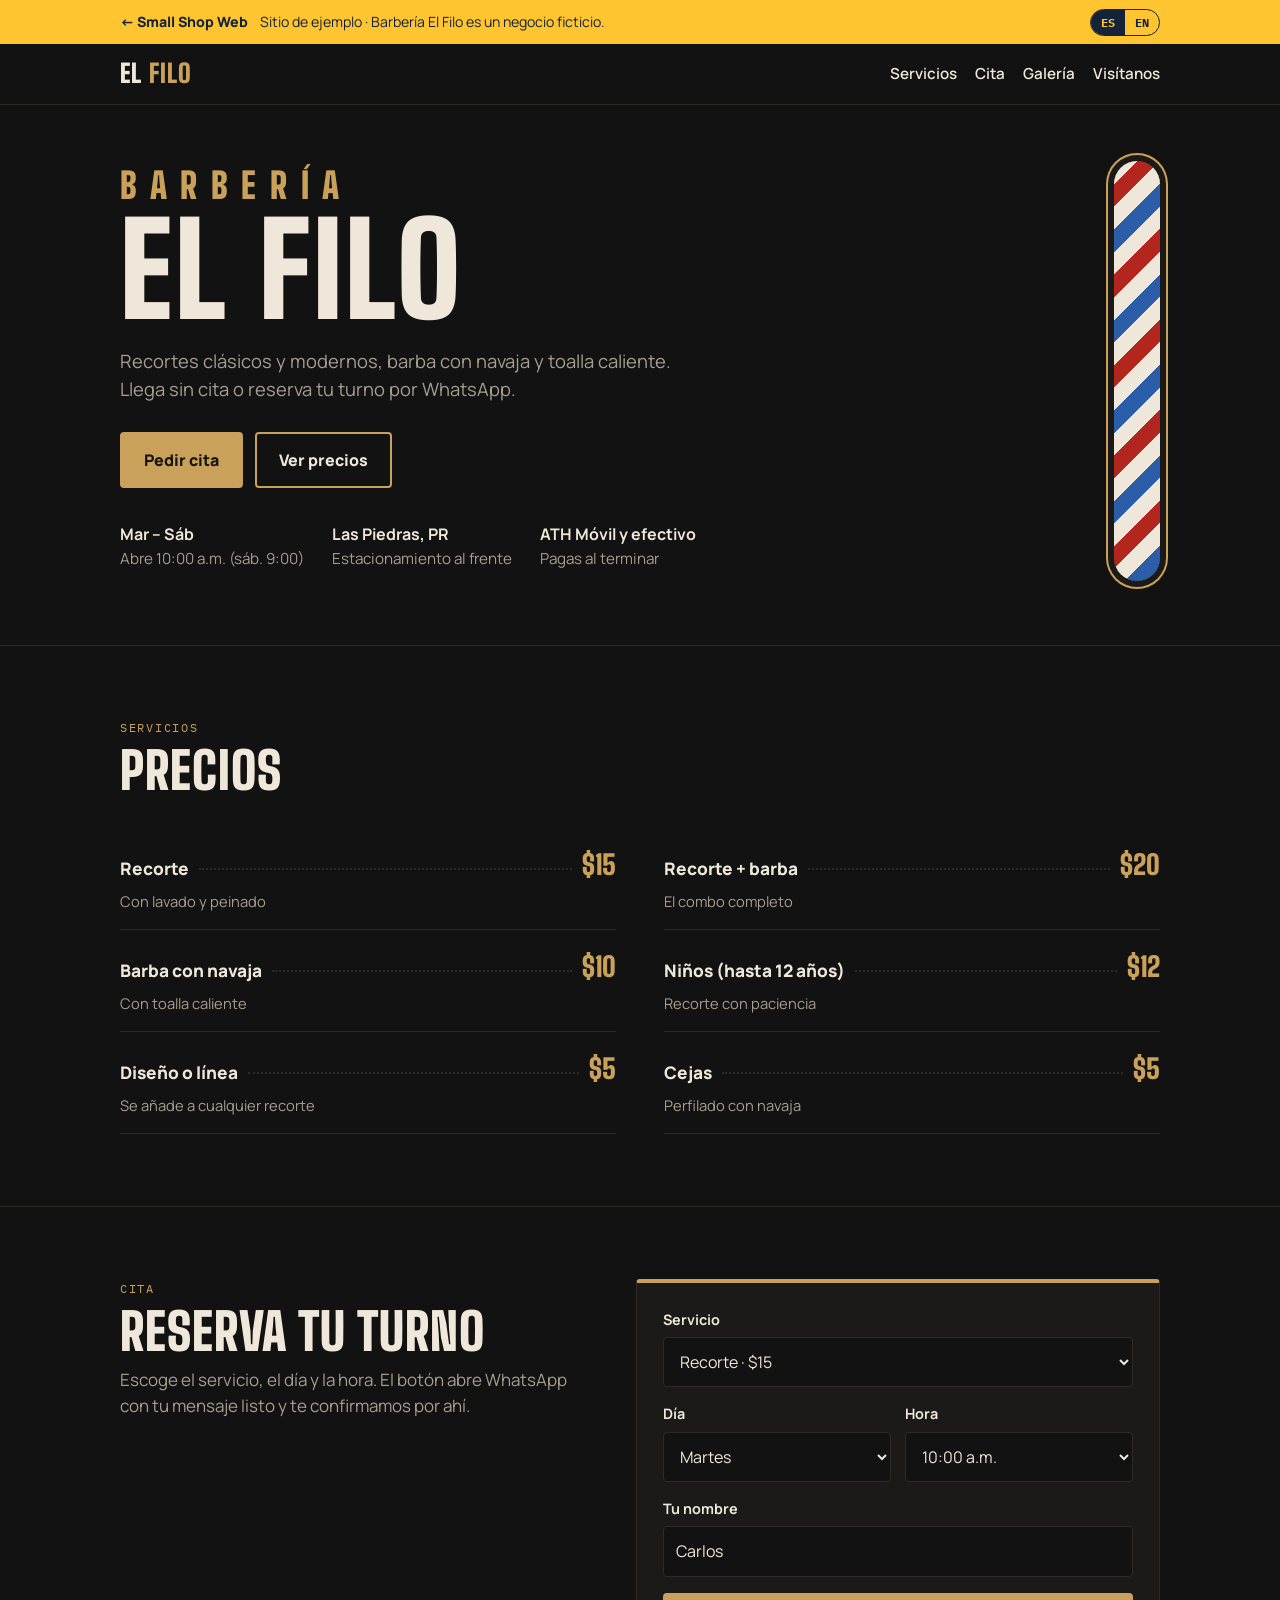
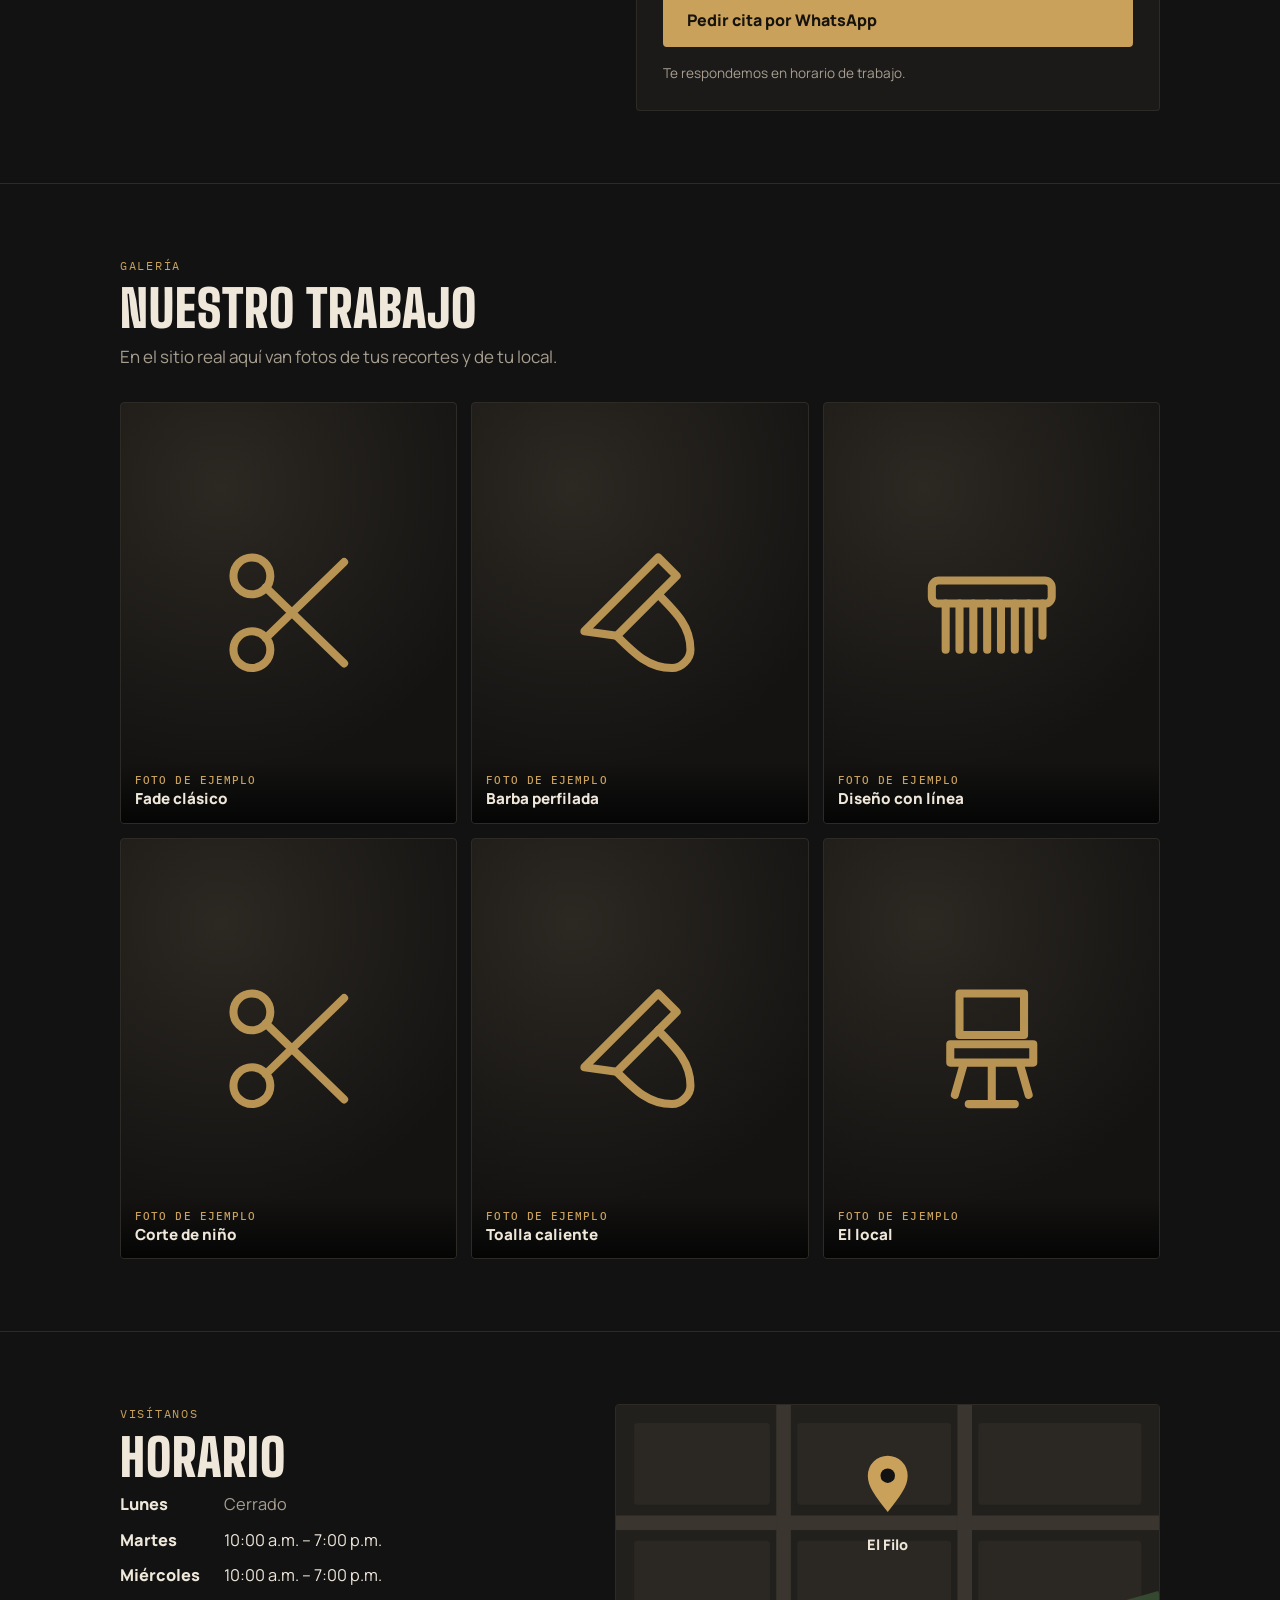
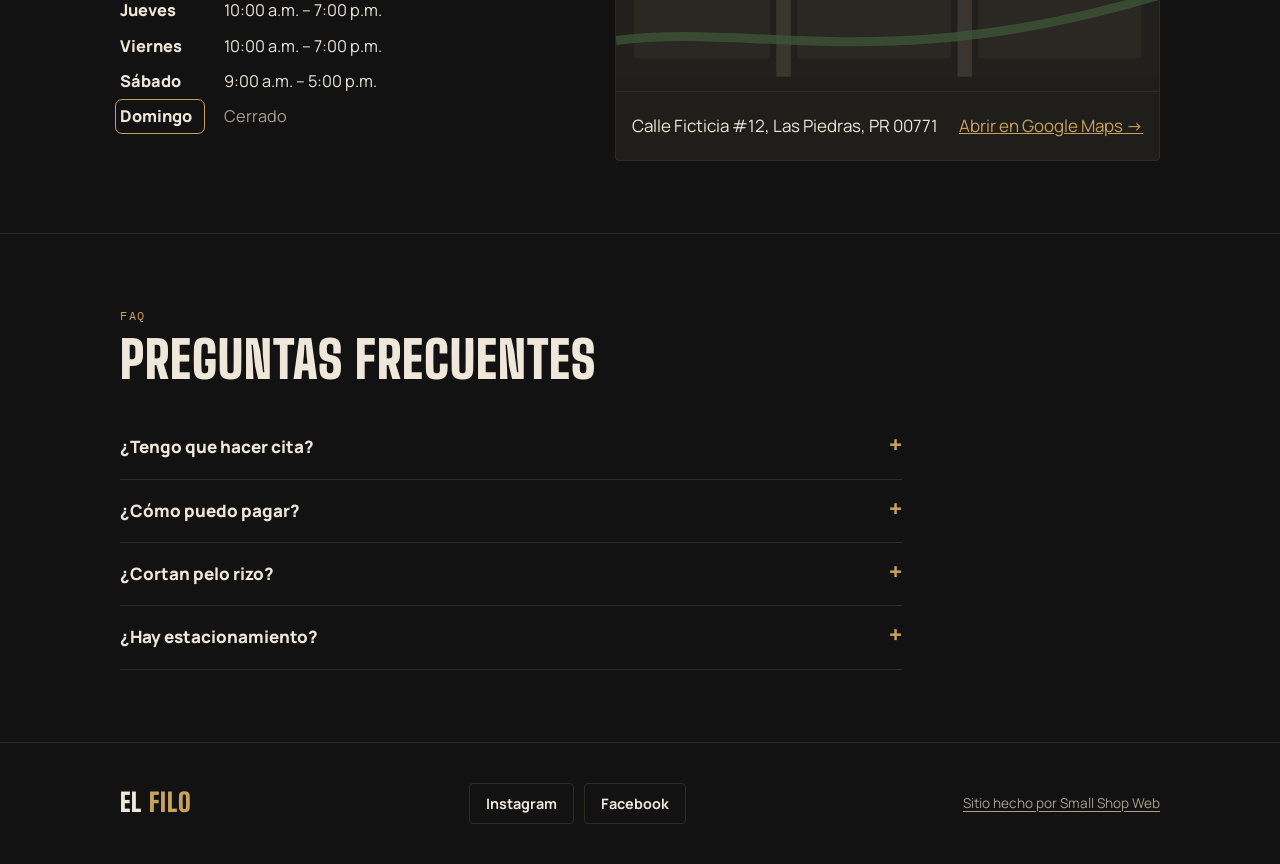
==== ejemplos/barberia.html @ 93cbf7c1 "Add files via upload" ====
<!doctype html>
<html lang="es">
<head>
<meta charset="utf-8">
<meta name="viewport" content="width=device-width, initial-scale=1, viewport-fit=cover">
<title>Barbería El Filo</title>
<meta name="description" content="Sitio de ejemplo hecho por Small Shop Web. Barbería El Filo es un negocio ficticio.">
<link rel="preconnect" href="https://fonts.googleapis.com">
<link rel="preconnect" href="https://fonts.gstatic.com" crossorigin>
<link rel="stylesheet" href="https://fonts.googleapis.com/css2?family=Big+Shoulders+Display:wght@700;900&family=Manrope:wght@400;600;800&family=IBM+Plex+Mono:wght@500&display=swap">
<style>
/* Layout: a classic barbershop at night. Charcoal walls, brass trim, a barber-pole stripe as the one bold mark. Single dark look by design. */
:root {
  --bg: #121212;
  --panel: #1B1A18;
  --cream: #EFE7DA;
  --dim: #A79E90;
  --brass: #C9A15B;
  --line: #2E2B27;
  --pole-r: #B3261E;
  --pole-b: #2B5DA8;
  --demo: #FFC530;
  --demo-ink: #12233A;
  --display: "Big Shoulders Display", "Arial Narrow", Impact, sans-serif;
  --body: "Manrope", "Segoe UI", Roboto, Helvetica, Arial, sans-serif;
  --mono: "IBM Plex Mono", ui-monospace, Menlo, Consolas, monospace;
  color-scheme: dark;
}
* { box-sizing: border-box; }
[hidden] { display: none !important; }
html { scroll-behavior: smooth; }
@media (prefers-reduced-motion: reduce) { html { scroll-behavior: auto; } * { transition: none !important; } }
body { margin: 0; background: var(--bg); color: var(--cream); font-family: var(--body); font-size: 17px; line-height: 1.55; padding-top: env(safe-area-inset-top, 0px); padding-bottom: env(safe-area-inset-bottom, 0px); }
a { color: var(--brass); }
:focus-visible { outline: 3px solid var(--brass); outline-offset: 2px; border-radius: 4px; }
.wrap { width: min(1080px, 100%); margin-inline: auto; padding-inline: 20px; }
h1, h2, h3 { font-family: var(--display); margin: 0; line-height: .95; text-transform: uppercase; letter-spacing: .02em; text-wrap: balance; }
h2 { font-size: clamp(2.2rem, 5vw, 3.2rem); font-weight: 900; }
h3 { font-size: 1.5rem; font-weight: 700; }
p { margin: 0; }
.kicker { font-family: var(--mono); font-size: .78rem; letter-spacing: .14em; text-transform: uppercase; color: var(--brass); }

/* Demo bar (Small Shop Web) */
.demo { background: var(--demo); color: var(--demo-ink); font-size: .88rem; }
.demo .wrap { display: flex; align-items: center; gap: 12px; flex-wrap: wrap; min-height: 44px; padding-block: 6px; }
.demo a { color: var(--demo-ink); font-weight: 800; text-decoration: none; }
.demo .msg { flex: 1 1 220px; }
.lang { display: inline-flex; border: 1.5px solid var(--demo-ink); border-radius: 999px; overflow: hidden; }
.lang button { font: 700 .76rem var(--mono); padding: 5px 10px; border: 0; background: transparent; color: var(--demo-ink); cursor: pointer; }
.lang button[aria-pressed="true"] { background: var(--demo-ink); color: var(--demo); }

/* Site nav */
.nav { border-bottom: 1px solid var(--line); position: sticky; top: env(safe-area-inset-top, 0px); background: var(--bg); z-index: 10; }
.nav .wrap { display: flex; align-items: center; gap: 18px; min-height: 60px; flex-wrap: wrap; }
.logo { font-family: var(--display); font-weight: 900; font-size: 1.6rem; letter-spacing: .04em; text-transform: uppercase; color: var(--cream); text-decoration: none; }
.logo span { color: var(--brass); }
.nav nav { margin-left: auto; display: flex; gap: 18px; flex-wrap: wrap; }
.nav nav a { color: var(--cream); text-decoration: none; font-weight: 600; font-size: .95rem; }
.nav nav a:hover { color: var(--brass); }
@media (max-width: 680px) { .nav nav { display: none; } }

/* Hero */
.hero { padding-block: 56px 64px; position: relative; overflow: hidden; }
.hero .wrap { display: grid; grid-template-columns: minmax(0, 1fr) auto; gap: 40px; align-items: center; }
.hero h1 { font-size: clamp(3.6rem, 12vw, 8rem); font-weight: 900; line-height: .85; }
.hero h1 small { display: block; font-size: .28em; letter-spacing: .38em; color: var(--brass); margin-bottom: 14px; }
.hero p.lead { font-size: 1.15rem; color: var(--dim); max-width: 30em; margin-top: 22px; }
.btns { display: flex; gap: 12px; flex-wrap: wrap; margin-top: 28px; }
.btn { display: inline-flex; align-items: center; gap: 10px; padding: 14px 22px; border-radius: 4px; font-weight: 800; text-decoration: none; font-size: 1rem; border: 2px solid var(--brass); cursor: pointer; font-family: var(--body); }
.btn.solid { background: var(--brass); color: #16130E; }
.btn.ghost { background: transparent; color: var(--cream); }
.pole { width: 46px; height: min(420px, 60vw); border-radius: 23px; background: repeating-linear-gradient(-45deg, var(--pole-r) 0 16px, var(--cream) 16px 32px, var(--pole-b) 32px 48px, var(--cream) 48px 64px); background-size: 100% 181px; box-shadow: 0 0 0 6px var(--panel), 0 0 0 8px var(--brass); animation: spin 6s linear infinite; }
@keyframes spin { to { background-position: 0 181px; } }
@media (max-width: 600px) { .hero .wrap { grid-template-columns: 1fr; } .pole { display: none; } }
.info-strip { display: flex; gap: 28px; flex-wrap: wrap; margin-top: 34px; color: var(--dim); font-size: .95rem; }
.info-strip b { color: var(--cream); display: block; font-size: 1rem; }

section.s { padding-block: 72px; border-top: 1px solid var(--line); }
.s-head { display: grid; gap: 10px; margin-bottom: 32px; }
.s-head p { color: var(--dim); max-width: 36em; }

/* Price list */
.prices { display: grid; grid-template-columns: repeat(2, minmax(0, 1fr)); gap: 0 48px; }
@media (max-width: 720px) { .prices { grid-template-columns: 1fr; } }
.pr { display: grid; grid-template-columns: auto 1fr auto; align-items: baseline; gap: 10px; padding-block: 16px; border-bottom: 1px solid var(--line); }
.pr .n { font-weight: 800; font-size: 1.08rem; }
.pr .d { grid-column: 1 / -1; color: var(--dim); font-size: .92rem; margin-top: -6px; }
.pr .dots { border-bottom: 2px dotted var(--line); transform: translateY(-5px); }
.pr .p { font-family: var(--display); font-weight: 900; font-size: 1.7rem; color: var(--brass); font-variant-numeric: tabular-nums; }

/* Booking */
.book { display: grid; grid-template-columns: minmax(0, 1fr) minmax(0, 1.1fr); gap: 40px; align-items: start; }
@media (max-width: 820px) { .book { grid-template-columns: 1fr; } }
form.card { background: var(--panel); border: 1px solid var(--line); border-top: 4px solid var(--brass); padding: 26px; display: grid; gap: 16px; border-radius: 4px; }
.f { display: grid; gap: 6px; }
.f label { font-weight: 700; font-size: .9rem; }
.f select, .f input { font: inherit; font-size: 1rem; padding: 12px; border-radius: 4px; border: 1.5px solid var(--line); background: var(--bg); color: var(--cream); width: 100%; }
.f select:focus, .f input:focus { border-color: var(--brass); outline: none; }
.two { display: grid; grid-template-columns: 1fr 1fr; gap: 14px; }
@media (max-width: 480px) { .two { grid-template-columns: 1fr; } }
.small { font-size: .85rem; color: var(--dim); }

/* Gallery */
.gal { display: grid; grid-template-columns: repeat(3, minmax(0, 1fr)); gap: 14px; }
@media (max-width: 720px) { .gal { grid-template-columns: repeat(2, minmax(0, 1fr)); } }
.tile { aspect-ratio: 4 / 5; max-width: 100%; border-radius: 4px; position: relative; overflow: hidden; display: grid; place-items: center; background: radial-gradient(circle at 30% 20%, #2C2822, #141312 70%); border: 1px solid var(--line); }
.tile svg { width: 44%; height: auto; opacity: .9; }
.tile .cap { position: absolute; left: 0; right: 0; bottom: 0; padding: 12px 14px; background: linear-gradient(transparent, rgba(0,0,0,.75)); font-weight: 800; font-size: .95rem; }
.tile .cap span { display: block; font: 500 .68rem var(--mono); letter-spacing: .1em; text-transform: uppercase; color: var(--brass); }
.tile.wide { grid-column: span 2; aspect-ratio: auto; }

/* Hours + map */
.visit { display: grid; grid-template-columns: minmax(0, 1fr) minmax(0, 1.2fr); gap: 40px; }
@media (max-width: 820px) { .visit { grid-template-columns: 1fr; } }
.hours { display: grid; grid-template-columns: auto 1fr; gap: 10px 24px; font-size: 1.02rem; }
.hours span:nth-child(odd) { font-weight: 800; }
.hours .closed { color: var(--dim); }
.today { outline: 1px solid var(--brass); outline-offset: 4px; border-radius: 2px; }
.map { border-radius: 4px; overflow: hidden; border: 1px solid var(--line); background: #1F1E1B; display: grid; }
.map svg { width: 100%; height: auto; display: block; }
.map .bar { display: flex; justify-content: space-between; gap: 12px; align-items: center; padding: 14px 16px; flex-wrap: wrap; border-top: 1px solid var(--line); }

/* FAQ */
.faq { display: grid; gap: 0; max-width: 46em; }
.faq details { border-bottom: 1px solid var(--line); }
.faq summary { cursor: pointer; font-weight: 800; padding: 18px 0; list-style: none; display: flex; justify-content: space-between; gap: 12px; }
.faq summary::-webkit-details-marker { display: none; }
.faq summary::after { content: "+"; color: var(--brass); font-family: var(--display); font-size: 1.6rem; line-height: .8; }
.faq details[open] summary::after { content: "–"; }
.faq p { color: var(--dim); padding-bottom: 18px; }

footer { border-top: 1px solid var(--line); padding-block: 40px; }
footer .wrap { display: flex; justify-content: space-between; gap: 18px; flex-wrap: wrap; align-items: center; }
.social { display: flex; gap: 10px; }
.social button { font: 700 .9rem var(--body); padding: 10px 16px; border-radius: 4px; border: 1.5px solid var(--line); background: transparent; color: var(--cream); cursor: pointer; }
.social button:hover { border-color: var(--brass); }
.made { color: var(--dim); font-size: .85rem; text-decoration: underline; text-underline-offset: 3px; }
.made:hover { color: var(--brass); }

/* Demo modal */
.modal { position: fixed; inset: 0; background: rgba(0,0,0,.6); display: grid; place-items: center; padding: 20px; z-index: 50; }
.sheet { background: #FFFFFF; color: #12233A; border-radius: 16px; max-width: 420px; width: 100%; padding: 22px; display: grid; gap: 14px; font-family: var(--body); }
.sheet h3 { font-family: var(--body); text-transform: none; letter-spacing: 0; font-size: 1.1rem; font-weight: 800; }
.bubble { background: #DCF8C6; color: #0B2A12; border-radius: 12px 12px 2px 12px; padding: 12px 14px; font-size: .98rem; justify-self: end; max-width: 92%; white-space: pre-wrap; overflow-wrap: anywhere; }
.sheet p { font-size: .9rem; color: #4A5668; }
.sheet button { justify-self: start; font: 800 .95rem var(--body); padding: 10px 18px; border-radius: 10px; border: 0; background: #12233A; color: #fff; cursor: pointer; }
</style>
</head>
<body>

<div class="demo">
  <div class="wrap">
    <a href="../index.html" data-i18n="demo.back">← Small Shop Web</a>
    <span class="msg" data-i18n="demo.msg">Sitio de ejemplo · Barbería El Filo es un negocio ficticio.</span>
    <div class="lang" role="group" aria-label="Idioma / Language">
      <button type="button" data-lang="es" aria-pressed="true">ES</button>
      <button type="button" data-lang="en" aria-pressed="false">EN</button>
    </div>
  </div>
</div>

<header class="nav">
  <div class="wrap">
    <a class="logo" href="#top">El <span>Filo</span></a>
    <nav aria-label="Secciones">
      <a href="#servicios" data-i18n="nav.services">Servicios</a>
      <a href="#cita" data-i18n="nav.book">Cita</a>
      <a href="#galeria" data-i18n="nav.gallery">Galería</a>
      <a href="#visitanos" data-i18n="nav.visit">Visítanos</a>
    </nav>
  </div>
</header>

<main id="top">
  <section class="hero">
    <div class="wrap">
      <div>
        <h1><small data-i18n="hero.small">Barbería</small>El Filo</h1>
        <p class="lead" data-i18n="hero.lead">Recortes clásicos y modernos, barba con navaja y toalla caliente. Llega sin cita o reserva tu turno por WhatsApp.</p>
        <div class="btns">
          <a class="btn solid" href="#cita" data-i18n="hero.book">Pedir cita</a>
          <a class="btn ghost" href="#servicios" data-i18n="hero.prices">Ver precios</a>
        </div>
        <div class="info-strip">
          <div><b data-i18n="strip.open">Mar – Sáb</b><span data-i18n="strip.hours">Abre 10:00 a.m. (sáb. 9:00)</span></div>
          <div><b>Las Piedras, PR</b><span data-i18n="strip.parking">Estacionamiento al frente</span></div>
          <div><b data-i18n="strip.pay">ATH Móvil y efectivo</b><span data-i18n="strip.payd">Pagas al terminar</span></div>
        </div>
      </div>
      <div class="pole" aria-hidden="true"></div>
    </div>
  </section>

  <section class="s" id="servicios">
    <div class="wrap">
      <div class="s-head">
        <span class="kicker" data-i18n="nav.services">Servicios</span>
        <h2 data-i18n="srv.title">Precios</h2>
      </div>
      <div class="prices" id="prices"></div>
    </div>
  </section>

  <section class="s" id="cita">
    <div class="wrap book">
      <div class="s-head">
        <span class="kicker" data-i18n="nav.book">Cita</span>
        <h2 data-i18n="book.title">Reserva tu turno</h2>
        <p data-i18n="book.lead">Escoge el servicio, el día y la hora. El botón abre WhatsApp con tu mensaje listo y te confirmamos por ahí.</p>
      </div>
      <form class="card" id="book" autocomplete="off">
        <div class="f">
          <label for="bk-service" data-i18n="book.service">Servicio</label>
          <select id="bk-service"></select>
        </div>
        <div class="two">
          <div class="f">
            <label for="bk-day" data-i18n="book.day">Día</label>
            <select id="bk-day"></select>
          </div>
          <div class="f">
            <label for="bk-time" data-i18n="book.time">Hora</label>
            <select id="bk-time"></select>
          </div>
        </div>
        <div class="f">
          <label for="bk-name" data-i18n="book.name">Tu nombre</label>
          <input id="bk-name" type="text" maxlength="40" value="Carlos">
        </div>
        <button class="btn solid" type="submit" data-i18n="book.send">Pedir cita por WhatsApp</button>
        <p class="small" data-i18n="book.note">Te respondemos en horario de trabajo.</p>
      </form>
    </div>
  </section>

  <section class="s" id="galeria">
    <div class="wrap">
      <div class="s-head">
        <span class="kicker" data-i18n="nav.gallery">Galería</span>
        <h2 data-i18n="gal.title">Nuestro trabajo</h2>
        <p data-i18n="gal.lead">En el sitio real aquí van fotos de tus recortes y de tu local.</p>
      </div>
      <div class="gal" id="gal"></div>
    </div>
  </section>

  <section class="s" id="visitanos">
    <div class="wrap visit">
      <div class="s-head">
        <span class="kicker" data-i18n="nav.visit">Visítanos</span>
        <h2 data-i18n="visit.title">Horario</h2>
        <div class="hours" id="hours"></div>
      </div>
      <div class="map">
        <svg viewBox="0 0 600 300" role="img" aria-label="Mapa">
          <rect width="600" height="300" fill="#22201C"/>
          <g fill="#2B2823"><rect x="20" y="20" width="150" height="90" rx="4"/><rect x="200" y="20" width="170" height="90" rx="4"/><rect x="400" y="20" width="180" height="90" rx="4"/><rect x="20" y="150" width="150" height="130" rx="4"/><rect x="200" y="150" width="170" height="130" rx="4"/><rect x="400" y="150" width="180" height="130" rx="4"/></g>
          <g stroke="#3A362F" stroke-width="16"><path d="M0 130H600"/><path d="M185 0V300"/><path d="M385 0V300"/></g>
          <path d="M0 260 C 150 240, 300 300, 600 210" stroke="#3E5A3A" stroke-width="10" fill="none" opacity=".7"/>
          <g transform="translate(300 118)"><path d="M0 0c-14-18-22-28-22-40a22 22 0 0 1 44 0c0 12-8 22-22 40z" fill="#C9A15B"/><circle cx="0" cy="-40" r="8" fill="#121212"/></g>
          <text x="300" y="160" text-anchor="middle" fill="#EFE7DA" font-family="Manrope, sans-serif" font-weight="800" font-size="16">El Filo</text>
        </svg>
        <div class="bar">
          <span data-i18n="visit.addr">Calle Ficticia #12, Las Piedras, PR 00771</span>
          <a href="https://www.google.com/maps/search/?api=1&amp;query=Las+Piedras,+Puerto+Rico" target="_blank" rel="noopener" data-i18n="visit.maps">Abrir en Google Maps →</a>
        </div>
      </div>
    </div>
  </section>

  <section class="s" id="preguntas">
    <div class="wrap">
      <div class="s-head">
        <span class="kicker">FAQ</span>
        <h2 data-i18n="faq.title">Preguntas frecuentes</h2>
      </div>
      <div class="faq">
        <details><summary data-i18n="faq.1q">¿Tengo que hacer cita?</summary><p data-i18n="faq.1a">No. Puedes llegar sin cita, pero con cita no tienes que esperar turno.</p></details>
        <details><summary data-i18n="faq.2q">¿Cómo puedo pagar?</summary><p data-i18n="faq.2a">En efectivo o por ATH Móvil, al terminar el servicio.</p></details>
        <details><summary data-i18n="faq.3q">¿Cortan pelo rizo?</summary><p data-i18n="faq.3a">Sí, trabajamos todo tipo de pelo.</p></details>
        <details><summary data-i18n="faq.4q">¿Hay estacionamiento?</summary><p data-i18n="faq.4a">Sí, hay estacionamiento frente al local.</p></details>
      </div>
    </div>
  </section>
</main>

<footer>
  <div class="wrap">
    <a class="logo" href="#top">El <span>Filo</span></a>
    <div class="social">
      <button type="button" data-social="Instagram">Instagram</button>
      <button type="button" data-social="Facebook">Facebook</button>
    </div>
    <a class="made" href="../index.html" data-i18n="foot.made">Sitio hecho por Small Shop Web</a>
  </div>
</footer>

<div class="modal" id="modal" hidden>
  <div class="sheet" role="dialog" aria-modal="true" aria-labelledby="m-title">
    <h3 id="m-title"></h3>
    <div class="bubble" id="m-bubble"></div>
    <p id="m-note"></p>
    <button type="button" id="m-close"></button>
  </div>
</div>

<script>
(function () {
  var T = {
    es: {
      "demo.back": "← Small Shop Web", "demo.msg": "Sitio de ejemplo · Barbería El Filo es un negocio ficticio.",
      "nav.services": "Servicios", "nav.book": "Cita", "nav.gallery": "Galería", "nav.visit": "Visítanos",
      "hero.small": "Barbería", "hero.lead": "Recortes clásicos y modernos, barba con navaja y toalla caliente. Llega sin cita o reserva tu turno por WhatsApp.",
      "hero.book": "Pedir cita", "hero.prices": "Ver precios",
      "strip.open": "Mar – Sáb", "strip.hours": "Abre 10:00 a.m. (sáb. 9:00)", "strip.parking": "Estacionamiento al frente", "strip.pay": "ATH Móvil y efectivo", "strip.payd": "Pagas al terminar",
      "srv.title": "Precios",
      "book.title": "Reserva tu turno", "book.lead": "Escoge el servicio, el día y la hora. El botón abre WhatsApp con tu mensaje listo y te confirmamos por ahí.",
      "book.service": "Servicio", "book.day": "Día", "book.time": "Hora", "book.name": "Tu nombre", "book.send": "Pedir cita por WhatsApp", "book.note": "Te respondemos en horario de trabajo.",
      "gal.title": "Nuestro trabajo", "gal.lead": "En el sitio real aquí van fotos de tus recortes y de tu local.", "gal.tag": "Foto de ejemplo",
      "visit.title": "Horario", "visit.addr": "Calle Ficticia #12, Las Piedras, PR 00771", "visit.maps": "Abrir en Google Maps →",
      "faq.title": "Preguntas frecuentes",
      "faq.1q": "¿Tengo que hacer cita?", "faq.1a": "No. Puedes llegar sin cita, pero con cita no tienes que esperar turno.",
      "faq.2q": "¿Cómo puedo pagar?", "faq.2a": "En efectivo o por ATH Móvil, al terminar el servicio.",
      "faq.3q": "¿Cortan pelo rizo?", "faq.3a": "Sí, trabajamos todo tipo de pelo.",
      "faq.4q": "¿Hay estacionamiento?", "faq.4a": "Sí, hay estacionamiento frente al local.",
      "foot.made": "Sitio hecho por Small Shop Web",
      "m.title": "Así llega el mensaje", "m.note": "En un sitio real, este botón abre el WhatsApp de la barbería con este mensaje listo para enviar. En este ejemplo no se envía nada.",
      "m.social": "En un sitio real, este botón abre el {x} del negocio.", "m.socialTitle": "Enlace a redes", "m.close": "Entendido",
      "msg": function (n, s, d, t) { return "Hola, soy " + n + ". Quiero una cita para " + s + " el " + d + " (" + t + "). ¿Está disponible?"; },
      "anon": "un cliente"
    },
    en: {
      "demo.back": "← Small Shop Web", "demo.msg": "Example site · Barbería El Filo is a fictional business.",
      "nav.services": "Services", "nav.book": "Book", "nav.gallery": "Gallery", "nav.visit": "Visit us",
      "hero.small": "Barbershop", "hero.lead": "Classic and modern cuts, straight-razor beard trims with a hot towel. Walk in or book your spot on WhatsApp.",
      "hero.book": "Book now", "hero.prices": "See prices",
      "strip.open": "Tue – Sat", "strip.hours": "Opens 10:00 a.m. (Sat 9:00)", "strip.parking": "Parking out front", "strip.pay": "ATH Móvil and cash", "strip.payd": "Pay when you're done",
      "srv.title": "Prices",
      "book.title": "Book your spot", "book.lead": "Pick the service, day and time. The button opens WhatsApp with your message ready, and we confirm there.",
      "book.service": "Service", "book.day": "Day", "book.time": "Time", "book.name": "Your name", "book.send": "Book on WhatsApp", "book.note": "We reply during business hours.",
      "gal.title": "Our work", "gal.lead": "On a real site, this is where photos of your cuts and your shop go.", "gal.tag": "Sample photo",
      "visit.title": "Hours", "visit.addr": "12 Fictional St., Las Piedras, PR 00771", "visit.maps": "Open in Google Maps →",
      "faq.title": "FAQ",
      "faq.1q": "Do I need an appointment?", "faq.1a": "No. You can walk in, but with an appointment you don't wait for a turn.",
      "faq.2q": "How can I pay?", "faq.2a": "Cash or ATH Móvil, when the service is done.",
      "faq.3q": "Do you cut curly hair?", "faq.3a": "Yes, we work with every hair type.",
      "faq.4q": "Is there parking?", "faq.4a": "Yes, there's parking in front of the shop.",
      "foot.made": "Site made by Small Shop Web",
      "m.title": "This is the message that gets sent", "m.note": "On a real site, this button opens the barbershop's WhatsApp with this message ready to send. Nothing is sent from this example.",
      "m.social": "On a real site, this button opens the business's {x}.", "m.socialTitle": "Social link", "m.close": "Got it",
      "msg": function (n, s, d, t) { return "Hi, I'm " + n + ". I'd like an appointment for " + s + " on " + d + " (" + t + "). Is it available?"; },
      "anon": "a customer"
    }
  };
  var SERVICES = [
    { es: "Recorte", en: "Haircut", des: "Con lavado y peinado", den: "With wash and style", p: "$15" },
    { es: "Recorte + barba", en: "Cut + beard", des: "El combo completo", den: "The full combo", p: "$20" },
    { es: "Barba con navaja", en: "Straight-razor beard", des: "Con toalla caliente", den: "With a hot towel", p: "$10" },
    { es: "Niños (hasta 12 años)", en: "Kids (up to 12)", des: "Recorte con paciencia", den: "A patient cut", p: "$12" },
    { es: "Diseño o línea", en: "Design or line", des: "Se añade a cualquier recorte", den: "Add to any cut", p: "$5" },
    { es: "Cejas", en: "Eyebrows", des: "Perfilado con navaja", den: "Razor shaping", p: "$5" }
  ];
  var DAYS = { es: ["Martes", "Miércoles", "Jueves", "Viernes", "Sábado"], en: ["Tuesday", "Wednesday", "Thursday", "Friday", "Saturday"] };
  var TIMES = ["10:00 a.m.", "11:00 a.m.", "12:00 p.m.", "1:00 p.m.", "2:00 p.m.", "3:00 p.m.", "4:00 p.m."];
  var HOURS = {
    es: [["Lunes", "Cerrado"], ["Martes", "10:00 a.m. – 7:00 p.m."], ["Miércoles", "10:00 a.m. – 7:00 p.m."], ["Jueves", "10:00 a.m. – 7:00 p.m."], ["Viernes", "10:00 a.m. – 7:00 p.m."], ["Sábado", "9:00 a.m. – 5:00 p.m."], ["Domingo", "Cerrado"]],
    en: [["Monday", "Closed"], ["Tuesday", "10:00 a.m. – 7:00 p.m."], ["Wednesday", "10:00 a.m. – 7:00 p.m."], ["Thursday", "10:00 a.m. – 7:00 p.m."], ["Friday", "10:00 a.m. – 7:00 p.m."], ["Saturday", "9:00 a.m. – 5:00 p.m."], ["Sunday", "Closed"]]
  };
  var GAL = [
    { es: "Fade clásico", en: "Classic fade", icon: "scissors" },
    { es: "Barba perfilada", en: "Shaped beard", icon: "razor" },
    { es: "Diseño con línea", en: "Line design", icon: "comb" },
    { es: "Corte de niño", en: "Kids' cut", icon: "scissors" },
    { es: "Toalla caliente", en: "Hot towel", icon: "razor" },
    { es: "El local", en: "The shop", icon: "chair" }
  ];
  var ICON = {
    scissors: '<svg viewBox="0 0 64 64" fill="none" stroke="#C9A15B" stroke-width="3.5" stroke-linecap="round"><circle cx="16" cy="16" r="8"/><circle cx="16" cy="48" r="8"/><path d="M22 21 56 54M22 43 56 10"/></svg>',
    razor: '<svg viewBox="0 0 64 64" fill="none" stroke="#C9A15B" stroke-width="3.5" stroke-linejoin="round" stroke-linecap="round"><path d="M8 40 40 8l8 8-26 26z"/><path d="M22 42c8 8 14 14 24 14 4 0 8-4 8-8 0-10-6-16-14-24"/></svg>',
    comb: '<svg viewBox="0 0 64 64" fill="none" stroke="#C9A15B" stroke-width="3.5" stroke-linecap="round"><rect x="6" y="18" width="52" height="10" rx="3"/><path d="M12 28v20M18 28v20M24 28v20M30 28v20M36 28v20M42 28v20M48 28v20M54 28v14"/></svg>',
    chair: '<svg viewBox="0 0 64 64" fill="none" stroke="#C9A15B" stroke-width="3.5" stroke-linecap="round" stroke-linejoin="round"><path d="M18 8h28v18H18zM14 30h36v8H14zM20 38l-4 14M44 38l4 14M32 38v18M22 56h20"/></svg>'
  };

  var lang = "es";
  try { var s = localStorage.getItem("ssw-lang"); if (s === "en" || s === "es") lang = s; } catch (e) {}
  var $ = function (id) { return document.getElementById(id); };
  function esc(v) { return String(v).replace(/[&<>"']/g, function (c) { return { "&": "&amp;", "<": "&lt;", ">": "&gt;", '"': "&quot;", "'": "&#39;" }[c]; }); }

  function fill(sel, opts, keep) {
    var i = keep ? sel.selectedIndex : 0;
    sel.innerHTML = opts.map(function (o) { return "<option>" + esc(o) + "</option>"; }).join("");
    sel.selectedIndex = Math.max(0, i);
  }

  function render() {
    var d = T[lang];
    document.documentElement.lang = lang;
    document.querySelectorAll("[data-i18n]").forEach(function (el) { var k = el.getAttribute("data-i18n"); if (typeof d[k] === "string") el.textContent = d[k]; });
    document.querySelectorAll(".lang button").forEach(function (b) { b.setAttribute("aria-pressed", b.getAttribute("data-lang") === lang ? "true" : "false"); });
    $("prices").innerHTML = SERVICES.map(function (x) {
      return '<div class="pr"><span class="n">' + esc(x[lang]) + '</span><span class="dots"></span><span class="p">' + x.p + '</span><span class="d">' + esc(lang === "es" ? x.des : x.den) + '</span></div>';
    }).join("");
    fill($("bk-service"), SERVICES.map(function (x) { return x[lang] + " · " + x.p; }), true);
    fill($("bk-day"), DAYS[lang], true);
    fill($("bk-time"), TIMES, true);
    var today = (new Date().getDay() + 6) % 7;
    $("hours").innerHTML = HOURS[lang].map(function (h, i) {
      var c = i === today ? ' class="today"' : "";
      return "<span" + c + ">" + h[0] + '</span><span class="' + (h[1] === "Cerrado" || h[1] === "Closed" ? "closed" : "") + '">' + h[1] + "</span>";
    }).join("");
    $("gal").innerHTML = GAL.map(function (g) {
      return '<div class="tile">' + ICON[g.icon] + '<div class="cap"><span>' + d["gal.tag"] + "</span>" + esc(g[lang]) + "</div></div>";
    }).join("");
  }

  function openModal(title, bubble, note) {
    $("m-title").textContent = title;
    $("m-bubble").textContent = bubble;
    $("m-bubble").hidden = !bubble;
    $("m-note").textContent = note;
    $("m-close").textContent = T[lang]["m.close"];
    $("modal").hidden = false;
    $("m-close").focus();
  }
  $("m-close").addEventListener("click", function () { $("modal").hidden = true; });
  $("modal").addEventListener("click", function (e) { if (e.target === $("modal")) $("modal").hidden = true; });
  document.addEventListener("keydown", function (e) { if (e.key === "Escape") $("modal").hidden = true; });

  $("book").addEventListener("submit", function (e) {
    e.preventDefault();
    var d = T[lang];
    var svc = SERVICES[$("bk-service").selectedIndex][lang].toLowerCase();
    var name = $("bk-name").value.trim() || d.anon;
    var day = lang === "es" ? $("bk-day").value.toLowerCase() : $("bk-day").value;
    var msg = d.msg(name, lang === "es" ? svc : SERVICES[$("bk-service").selectedIndex][lang], day, $("bk-time").value);
    openModal(d["m.title"], msg, d["m.note"]);
  });
  document.querySelectorAll("[data-social]").forEach(function (b) {
    b.addEventListener("click", function () { var d = T[lang]; openModal(d["m.socialTitle"], "", d["m.social"].replace("{x}", b.getAttribute("data-social"))); });
  });
  document.querySelectorAll(".lang button").forEach(function (b) {
    b.addEventListener("click", function () { lang = b.getAttribute("data-lang"); try { localStorage.setItem("ssw-lang", lang); } catch (e) {} render(); });
  });
  render();
})();
</script>
</body>
</html>
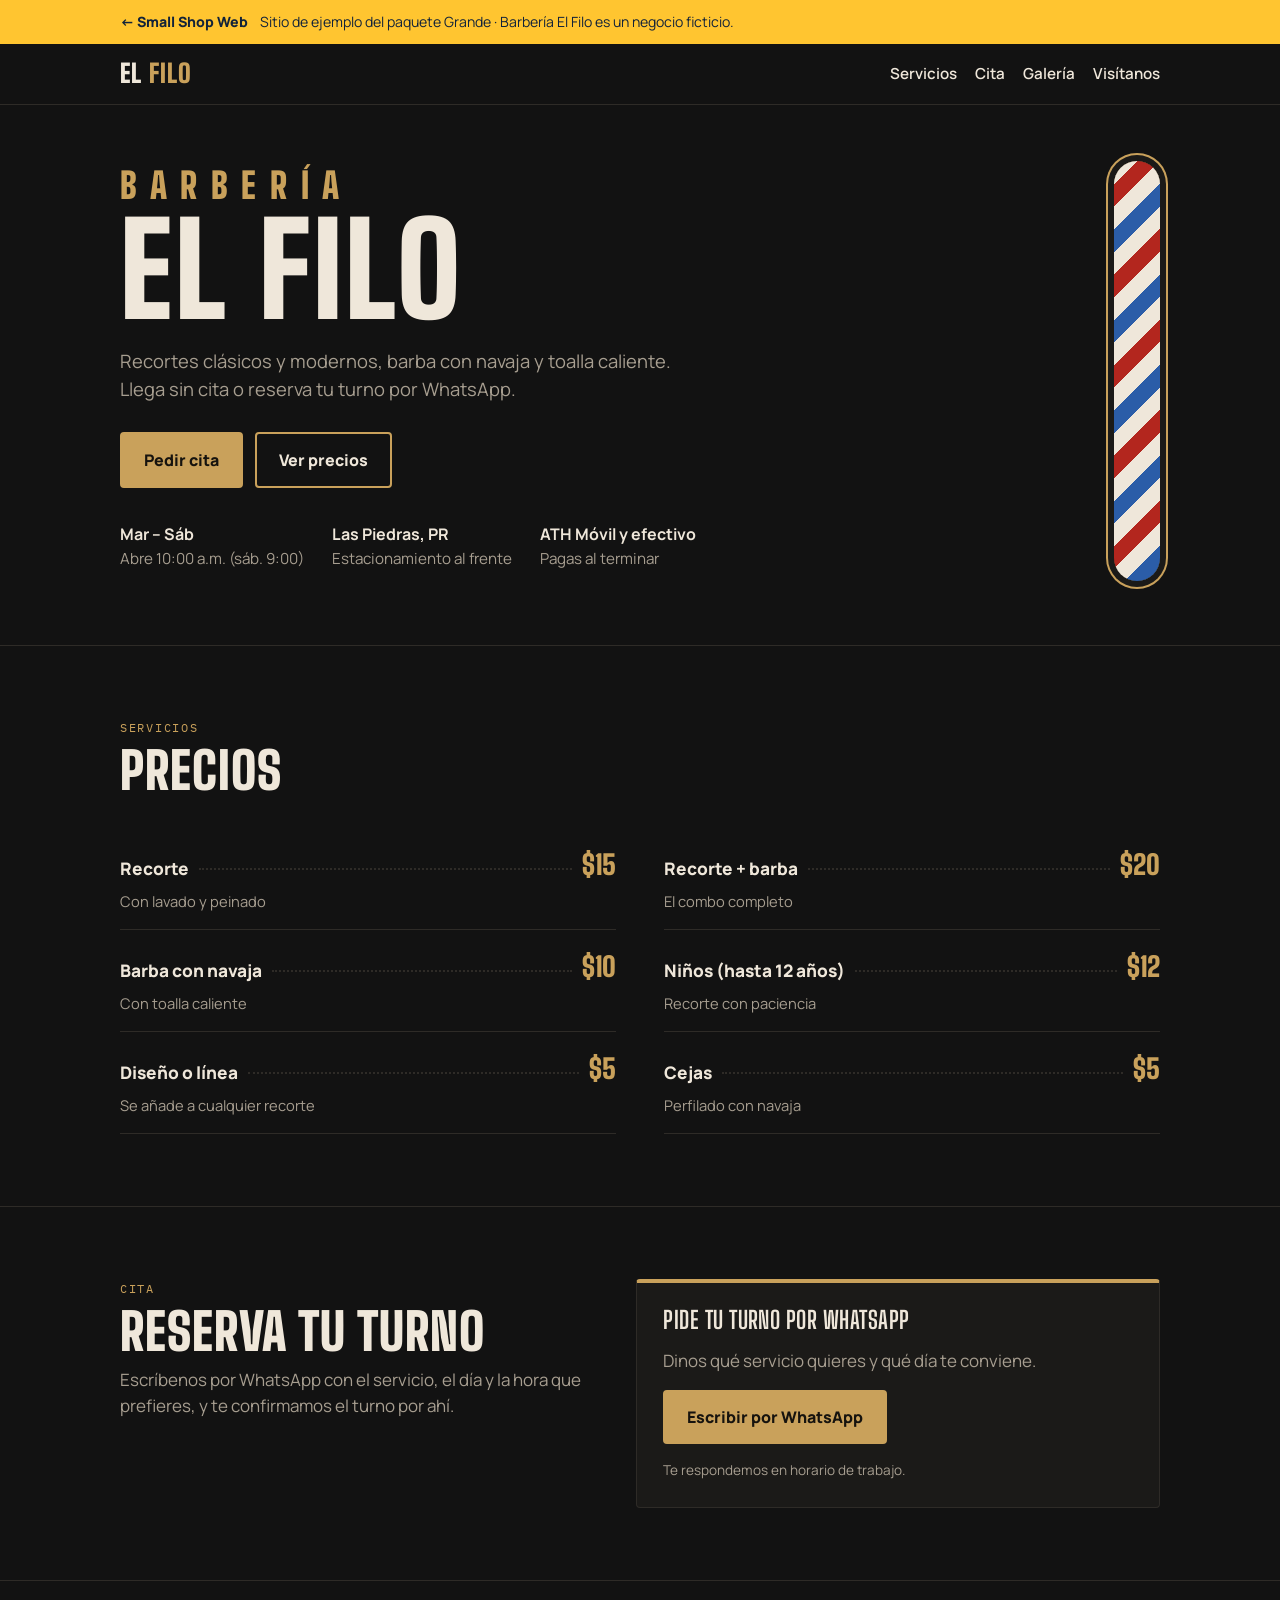
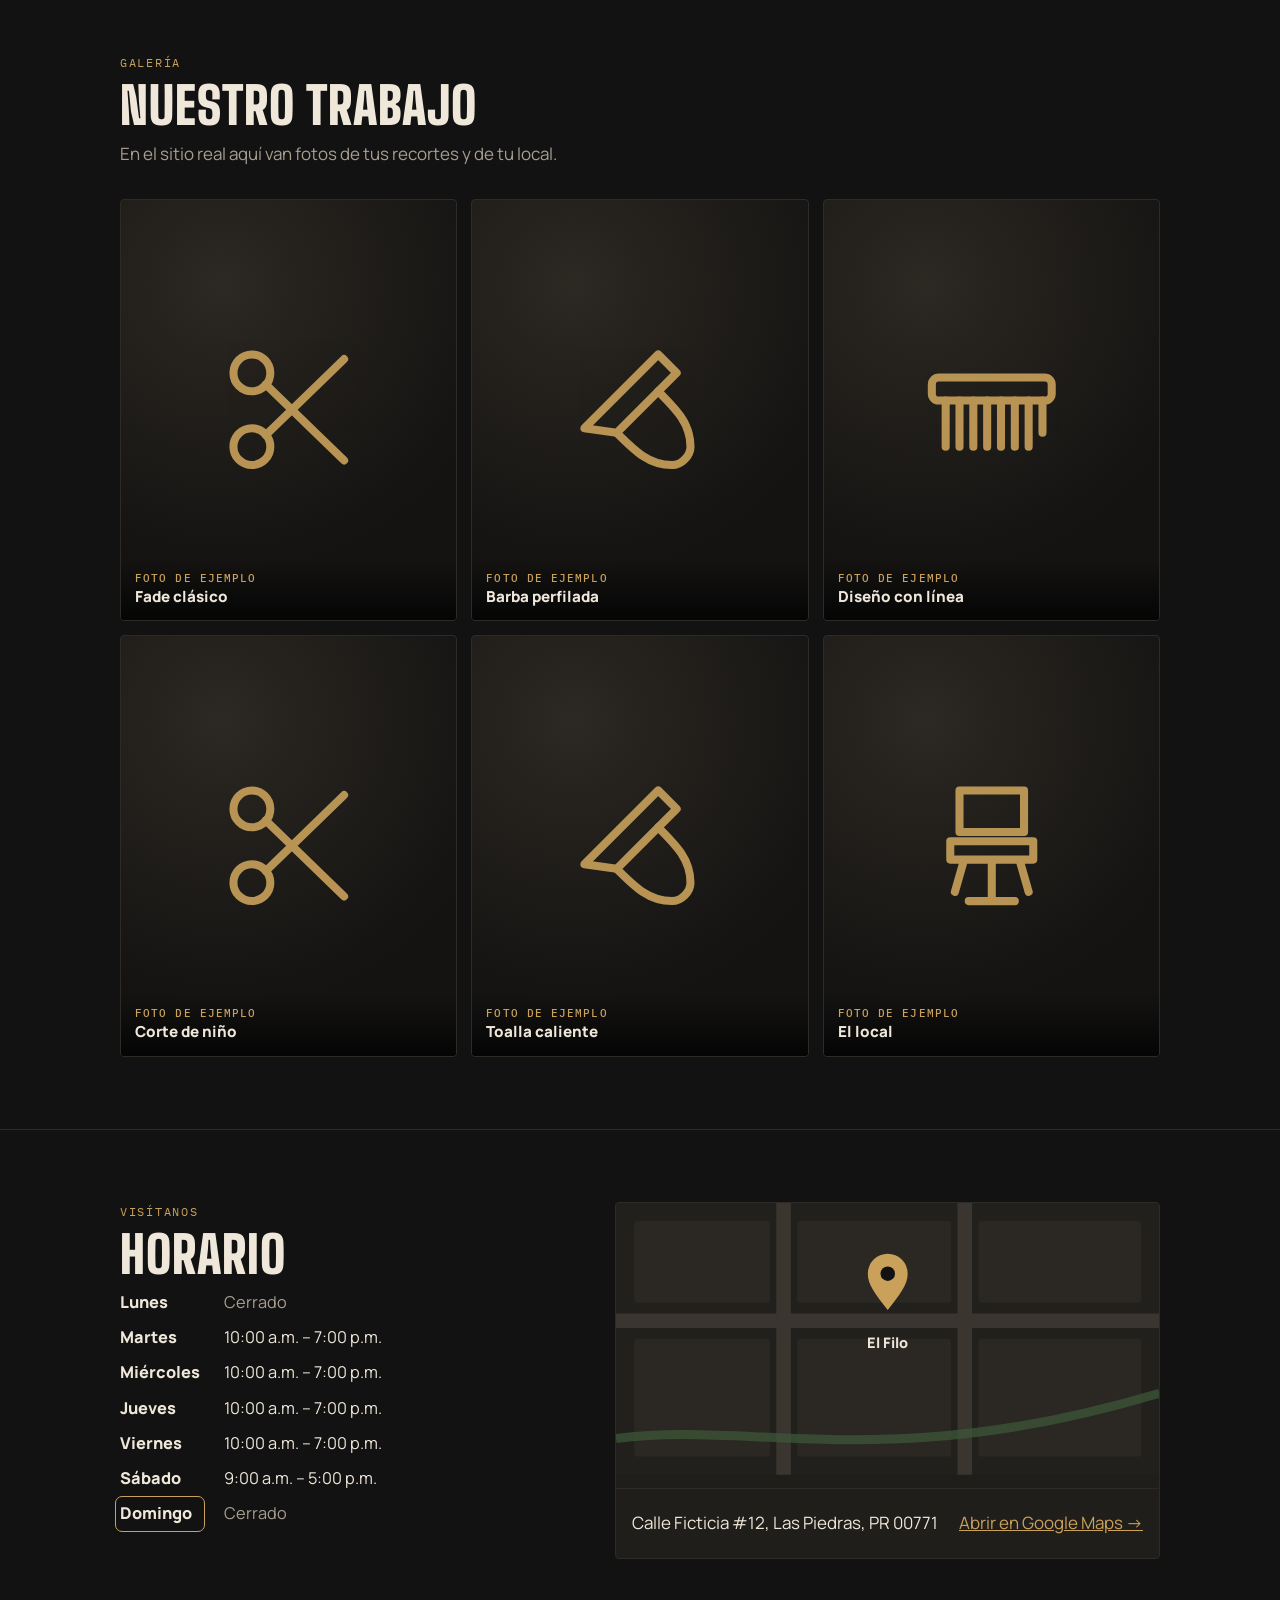
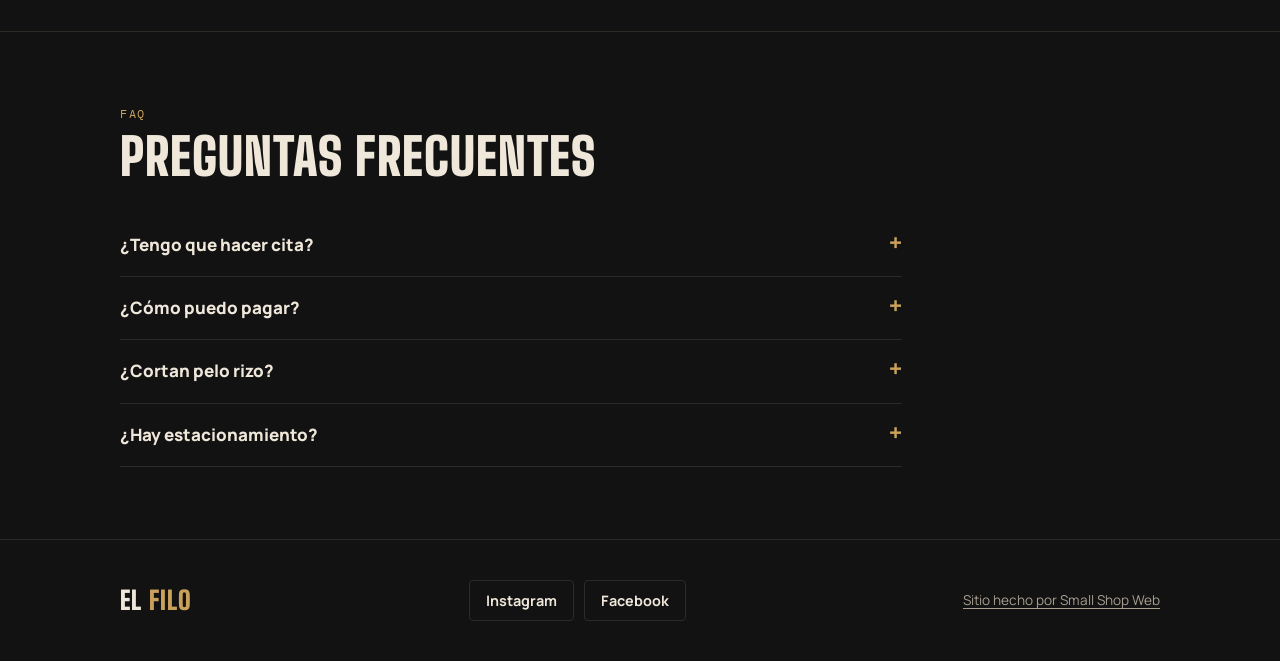
==== commit c35d3f31: "Add Pro plan ($400) with a multi-page salon example - Pricing: Básico, Grande and Pro under "Tu siti" ====
--- a/ejemplos/barberia.html
+++ b/ejemplos/barberia.html
@@ -9,7 +9,7 @@
 <link rel="preconnect" href="https://fonts.gstatic.com" crossorigin>
 <link rel="stylesheet" href="https://fonts.googleapis.com/css2?family=Big+Shoulders+Display:wght@700;900&family=Manrope:wght@400;600;800&family=IBM+Plex+Mono:wght@500&display=swap">
 <style>
-/* Layout: a classic barbershop at night. Charcoal walls, brass trim, a barber-pole stripe as the one bold mark. Single dark look by design. */
+/* Layout: a classic barbershop at night. Charcoal walls, brass trim, a barber-pole stripe as the one bold mark. Single dark look by design. Grande package: Spanish only, plain WhatsApp button. */
 :root {
   --bg: #121212;
   --panel: #1B1A18;
@@ -45,9 +45,6 @@
 .demo .wrap { display: flex; align-items: center; gap: 12px; flex-wrap: wrap; min-height: 44px; padding-block: 6px; }
 .demo a { color: var(--demo-ink); font-weight: 800; text-decoration: none; }
 .demo .msg { flex: 1 1 220px; }
-.lang { display: inline-flex; border: 1.5px solid var(--demo-ink); border-radius: 999px; overflow: hidden; }
-.lang button { font: 700 .76rem var(--mono); padding: 5px 10px; border: 0; background: transparent; color: var(--demo-ink); cursor: pointer; }
-.lang button[aria-pressed="true"] { background: var(--demo-ink); color: var(--demo); }
 
 /* Site nav */
 .nav { border-bottom: 1px solid var(--line); position: sticky; top: env(safe-area-inset-top, 0px); background: var(--bg); z-index: 10; }
@@ -91,13 +88,8 @@
 /* Booking */
 .book { display: grid; grid-template-columns: minmax(0, 1fr) minmax(0, 1.1fr); gap: 40px; align-items: start; }
 @media (max-width: 820px) { .book { grid-template-columns: 1fr; } }
-form.card { background: var(--panel); border: 1px solid var(--line); border-top: 4px solid var(--brass); padding: 26px; display: grid; gap: 16px; border-radius: 4px; }
-.f { display: grid; gap: 6px; }
-.f label { font-weight: 700; font-size: .9rem; }
-.f select, .f input { font: inherit; font-size: 1rem; padding: 12px; border-radius: 4px; border: 1.5px solid var(--line); background: var(--bg); color: var(--cream); width: 100%; }
-.f select:focus, .f input:focus { border-color: var(--brass); outline: none; }
-.two { display: grid; grid-template-columns: 1fr 1fr; gap: 14px; }
-@media (max-width: 480px) { .two { grid-template-columns: 1fr; } }
+.card { background: var(--panel); border: 1px solid var(--line); border-top: 4px solid var(--brass); padding: 26px; display: grid; gap: 16px; border-radius: 4px; justify-items: start; }
+.card p { color: var(--dim); }
 .small { font-size: .85rem; color: var(--dim); }
 
 /* Gallery */
@@ -151,11 +143,7 @@
 <div class="demo">
   <div class="wrap">
     <a href="../index.html" data-i18n="demo.back">← Small Shop Web</a>
-    <span class="msg" data-i18n="demo.msg">Sitio de ejemplo · Barbería El Filo es un negocio ficticio.</span>
-    <div class="lang" role="group" aria-label="Idioma / Language">
-      <button type="button" data-lang="es" aria-pressed="true">ES</button>
-      <button type="button" data-lang="en" aria-pressed="false">EN</button>
-    </div>
+    <span class="msg" data-i18n="demo.msg">Sitio de ejemplo del paquete Grande · Barbería El Filo es un negocio ficticio.</span>
   </div>
 </div>
 
@@ -206,30 +194,14 @@
       <div class="s-head">
         <span class="kicker" data-i18n="nav.book">Cita</span>
         <h2 data-i18n="book.title">Reserva tu turno</h2>
-        <p data-i18n="book.lead">Escoge el servicio, el día y la hora. El botón abre WhatsApp con tu mensaje listo y te confirmamos por ahí.</p>
-      </div>
-      <form class="card" id="book" autocomplete="off">
-        <div class="f">
-          <label for="bk-service" data-i18n="book.service">Servicio</label>
-          <select id="bk-service"></select>
-        </div>
-        <div class="two">
-          <div class="f">
-            <label for="bk-day" data-i18n="book.day">Día</label>
-            <select id="bk-day"></select>
-          </div>
-          <div class="f">
-            <label for="bk-time" data-i18n="book.time">Hora</label>
-            <select id="bk-time"></select>
-          </div>
-        </div>
-        <div class="f">
-          <label for="bk-name" data-i18n="book.name">Tu nombre</label>
-          <input id="bk-name" type="text" maxlength="40" value="Carlos">
-        </div>
-        <button class="btn solid" type="submit" data-i18n="book.send">Pedir cita por WhatsApp</button>
+        <p data-i18n="book.lead">Escríbenos por WhatsApp con el servicio, el día y la hora que prefieres, y te confirmamos el turno por ahí.</p>
+      </div>
+      <div class="card">
+        <h3 data-i18n="book.cardT">Pide tu turno por WhatsApp</h3>
+        <p data-i18n="book.cardP">Dinos qué servicio quieres y qué día te conviene.</p>
+        <button class="btn solid" type="button" id="bk-wa" data-i18n="book.wa">Escribir por WhatsApp</button>
         <p class="small" data-i18n="book.note">Te respondemos en horario de trabajo.</p>
-      </form>
+      </div>
     </div>
   </section>
 
@@ -308,14 +280,14 @@
 (function () {
   var T = {
     es: {
-      "demo.back": "← Small Shop Web", "demo.msg": "Sitio de ejemplo · Barbería El Filo es un negocio ficticio.",
+      "demo.back": "← Small Shop Web", "demo.msg": "Sitio de ejemplo del paquete Grande · Barbería El Filo es un negocio ficticio.",
       "nav.services": "Servicios", "nav.book": "Cita", "nav.gallery": "Galería", "nav.visit": "Visítanos",
       "hero.small": "Barbería", "hero.lead": "Recortes clásicos y modernos, barba con navaja y toalla caliente. Llega sin cita o reserva tu turno por WhatsApp.",
       "hero.book": "Pedir cita", "hero.prices": "Ver precios",
       "strip.open": "Mar – Sáb", "strip.hours": "Abre 10:00 a.m. (sáb. 9:00)", "strip.parking": "Estacionamiento al frente", "strip.pay": "ATH Móvil y efectivo", "strip.payd": "Pagas al terminar",
       "srv.title": "Precios",
-      "book.title": "Reserva tu turno", "book.lead": "Escoge el servicio, el día y la hora. El botón abre WhatsApp con tu mensaje listo y te confirmamos por ahí.",
-      "book.service": "Servicio", "book.day": "Día", "book.time": "Hora", "book.name": "Tu nombre", "book.send": "Pedir cita por WhatsApp", "book.note": "Te respondemos en horario de trabajo.",
+      "book.title": "Reserva tu turno", "book.lead": "Escríbenos por WhatsApp con el servicio, el día y la hora que prefieres, y te confirmamos el turno por ahí.",
+      "book.cardT": "Pide tu turno por WhatsApp", "book.cardP": "Dinos qué servicio quieres y qué día te conviene.", "book.wa": "Escribir por WhatsApp", "book.note": "Te respondemos en horario de trabajo.",
       "gal.title": "Nuestro trabajo", "gal.lead": "En el sitio real aquí van fotos de tus recortes y de tu local.", "gal.tag": "Foto de ejemplo",
       "visit.title": "Horario", "visit.addr": "Calle Ficticia #12, Las Piedras, PR 00771", "visit.maps": "Abrir en Google Maps →",
       "faq.title": "Preguntas frecuentes",
@@ -324,32 +296,9 @@
       "faq.3q": "¿Cortan pelo rizo?", "faq.3a": "Sí, trabajamos todo tipo de pelo.",
       "faq.4q": "¿Hay estacionamiento?", "faq.4a": "Sí, hay estacionamiento frente al local.",
       "foot.made": "Sitio hecho por Small Shop Web",
-      "m.title": "Así llega el mensaje", "m.note": "En un sitio real, este botón abre el WhatsApp de la barbería con este mensaje listo para enviar. En este ejemplo no se envía nada.",
-      "m.social": "En un sitio real, este botón abre el {x} del negocio.", "m.socialTitle": "Enlace a redes", "m.close": "Entendido",
-      "msg": function (n, s, d, t) { return "Hola, soy " + n + ". Quiero una cita para " + s + " el " + d + " (" + t + "). ¿Está disponible?"; },
-      "anon": "un cliente"
-    },
-    en: {
-      "demo.back": "← Small Shop Web", "demo.msg": "Example site · Barbería El Filo is a fictional business.",
-      "nav.services": "Services", "nav.book": "Book", "nav.gallery": "Gallery", "nav.visit": "Visit us",
-      "hero.small": "Barbershop", "hero.lead": "Classic and modern cuts, straight-razor beard trims with a hot towel. Walk in or book your spot on WhatsApp.",
-      "hero.book": "Book now", "hero.prices": "See prices",
-      "strip.open": "Tue – Sat", "strip.hours": "Opens 10:00 a.m. (Sat 9:00)", "strip.parking": "Parking out front", "strip.pay": "ATH Móvil and cash", "strip.payd": "Pay when you're done",
-      "srv.title": "Prices",
-      "book.title": "Book your spot", "book.lead": "Pick the service, day and time. The button opens WhatsApp with your message ready, and we confirm there.",
-      "book.service": "Service", "book.day": "Day", "book.time": "Time", "book.name": "Your name", "book.send": "Book on WhatsApp", "book.note": "We reply during business hours.",
-      "gal.title": "Our work", "gal.lead": "On a real site, this is where photos of your cuts and your shop go.", "gal.tag": "Sample photo",
-      "visit.title": "Hours", "visit.addr": "12 Fictional St., Las Piedras, PR 00771", "visit.maps": "Open in Google Maps →",
-      "faq.title": "FAQ",
-      "faq.1q": "Do I need an appointment?", "faq.1a": "No. You can walk in, but with an appointment you don't wait for a turn.",
-      "faq.2q": "How can I pay?", "faq.2a": "Cash or ATH Móvil, when the service is done.",
-      "faq.3q": "Do you cut curly hair?", "faq.3a": "Yes, we work with every hair type.",
-      "faq.4q": "Is there parking?", "faq.4a": "Yes, there's parking in front of the shop.",
-      "foot.made": "Site made by Small Shop Web",
-      "m.title": "This is the message that gets sent", "m.note": "On a real site, this button opens the barbershop's WhatsApp with this message ready to send. Nothing is sent from this example.",
-      "m.social": "On a real site, this button opens the business's {x}.", "m.socialTitle": "Social link", "m.close": "Got it",
-      "msg": function (n, s, d, t) { return "Hi, I'm " + n + ". I'd like an appointment for " + s + " on " + d + " (" + t + "). Is it available?"; },
-      "anon": "a customer"
+      "m.title": "Así se abre el chat", "m.note": "En un sitio real, este botón abre el WhatsApp de la barbería con este saludo listo y ahí escribes el servicio y el día. En este ejemplo no se envía nada.",
+      "wa.msg": "Hola, quiero pedir un turno.",
+      "m.social": "En un sitio real, este botón abre el {x} del negocio.", "m.socialTitle": "Enlace a redes", "m.close": "Entendido"
     }
   };
   var SERVICES = [
@@ -360,11 +309,8 @@
     { es: "Diseño o línea", en: "Design or line", des: "Se añade a cualquier recorte", den: "Add to any cut", p: "$5" },
     { es: "Cejas", en: "Eyebrows", des: "Perfilado con navaja", den: "Razor shaping", p: "$5" }
   ];
-  var DAYS = { es: ["Martes", "Miércoles", "Jueves", "Viernes", "Sábado"], en: ["Tuesday", "Wednesday", "Thursday", "Friday", "Saturday"] };
-  var TIMES = ["10:00 a.m.", "11:00 a.m.", "12:00 p.m.", "1:00 p.m.", "2:00 p.m.", "3:00 p.m.", "4:00 p.m."];
   var HOURS = {
-    es: [["Lunes", "Cerrado"], ["Martes", "10:00 a.m. – 7:00 p.m."], ["Miércoles", "10:00 a.m. – 7:00 p.m."], ["Jueves", "10:00 a.m. – 7:00 p.m."], ["Viernes", "10:00 a.m. – 7:00 p.m."], ["Sábado", "9:00 a.m. – 5:00 p.m."], ["Domingo", "Cerrado"]],
-    en: [["Monday", "Closed"], ["Tuesday", "10:00 a.m. – 7:00 p.m."], ["Wednesday", "10:00 a.m. – 7:00 p.m."], ["Thursday", "10:00 a.m. – 7:00 p.m."], ["Friday", "10:00 a.m. – 7:00 p.m."], ["Saturday", "9:00 a.m. – 5:00 p.m."], ["Sunday", "Closed"]]
+    es: [["Lunes", "Cerrado"], ["Martes", "10:00 a.m. – 7:00 p.m."], ["Miércoles", "10:00 a.m. – 7:00 p.m."], ["Jueves", "10:00 a.m. – 7:00 p.m."], ["Viernes", "10:00 a.m. – 7:00 p.m."], ["Sábado", "9:00 a.m. – 5:00 p.m."], ["Domingo", "Cerrado"]]
   };
   var GAL = [
     { es: "Fade clásico", en: "Classic fade", icon: "scissors" },
@@ -382,31 +328,20 @@
   };
 
   var lang = "es";
-  try { var s = localStorage.getItem("ssw-lang"); if (s === "en" || s === "es") lang = s; } catch (e) {}
   var $ = function (id) { return document.getElementById(id); };
   function esc(v) { return String(v).replace(/[&<>"']/g, function (c) { return { "&": "&amp;", "<": "&lt;", ">": "&gt;", '"': "&quot;", "'": "&#39;" }[c]; }); }
-
-  function fill(sel, opts, keep) {
-    var i = keep ? sel.selectedIndex : 0;
-    sel.innerHTML = opts.map(function (o) { return "<option>" + esc(o) + "</option>"; }).join("");
-    sel.selectedIndex = Math.max(0, i);
-  }
 
   function render() {
     var d = T[lang];
     document.documentElement.lang = lang;
     document.querySelectorAll("[data-i18n]").forEach(function (el) { var k = el.getAttribute("data-i18n"); if (typeof d[k] === "string") el.textContent = d[k]; });
-    document.querySelectorAll(".lang button").forEach(function (b) { b.setAttribute("aria-pressed", b.getAttribute("data-lang") === lang ? "true" : "false"); });
     $("prices").innerHTML = SERVICES.map(function (x) {
       return '<div class="pr"><span class="n">' + esc(x[lang]) + '</span><span class="dots"></span><span class="p">' + x.p + '</span><span class="d">' + esc(lang === "es" ? x.des : x.den) + '</span></div>';
     }).join("");
-    fill($("bk-service"), SERVICES.map(function (x) { return x[lang] + " · " + x.p; }), true);
-    fill($("bk-day"), DAYS[lang], true);
-    fill($("bk-time"), TIMES, true);
     var today = (new Date().getDay() + 6) % 7;
     $("hours").innerHTML = HOURS[lang].map(function (h, i) {
       var c = i === today ? ' class="today"' : "";
-      return "<span" + c + ">" + h[0] + '</span><span class="' + (h[1] === "Cerrado" || h[1] === "Closed" ? "closed" : "") + '">' + h[1] + "</span>";
+      return "<span" + c + ">" + h[0] + '</span><span class="' + (h[1] === "Cerrado" ? "closed" : "") + '">' + h[1] + "</span>";
     }).join("");
     $("gal").innerHTML = GAL.map(function (g) {
       return '<div class="tile">' + ICON[g.icon] + '<div class="cap"><span>' + d["gal.tag"] + "</span>" + esc(g[lang]) + "</div></div>";
@@ -426,20 +361,9 @@
   $("modal").addEventListener("click", function (e) { if (e.target === $("modal")) $("modal").hidden = true; });
   document.addEventListener("keydown", function (e) { if (e.key === "Escape") $("modal").hidden = true; });
 
-  $("book").addEventListener("submit", function (e) {
-    e.preventDefault();
-    var d = T[lang];
-    var svc = SERVICES[$("bk-service").selectedIndex][lang].toLowerCase();
-    var name = $("bk-name").value.trim() || d.anon;
-    var day = lang === "es" ? $("bk-day").value.toLowerCase() : $("bk-day").value;
-    var msg = d.msg(name, lang === "es" ? svc : SERVICES[$("bk-service").selectedIndex][lang], day, $("bk-time").value);
-    openModal(d["m.title"], msg, d["m.note"]);
-  });
+  $("bk-wa").addEventListener("click", function () { var d = T[lang]; openModal(d["m.title"], d["wa.msg"], d["m.note"]); });
   document.querySelectorAll("[data-social]").forEach(function (b) {
     b.addEventListener("click", function () { var d = T[lang]; openModal(d["m.socialTitle"], "", d["m.social"].replace("{x}", b.getAttribute("data-social"))); });
-  });
-  document.querySelectorAll(".lang button").forEach(function (b) {
-    b.addEventListener("click", function () { lang = b.getAttribute("data-lang"); try { localStorage.setItem("ssw-lang", lang); } catch (e) {} render(); });
   });
   render();
 })();
